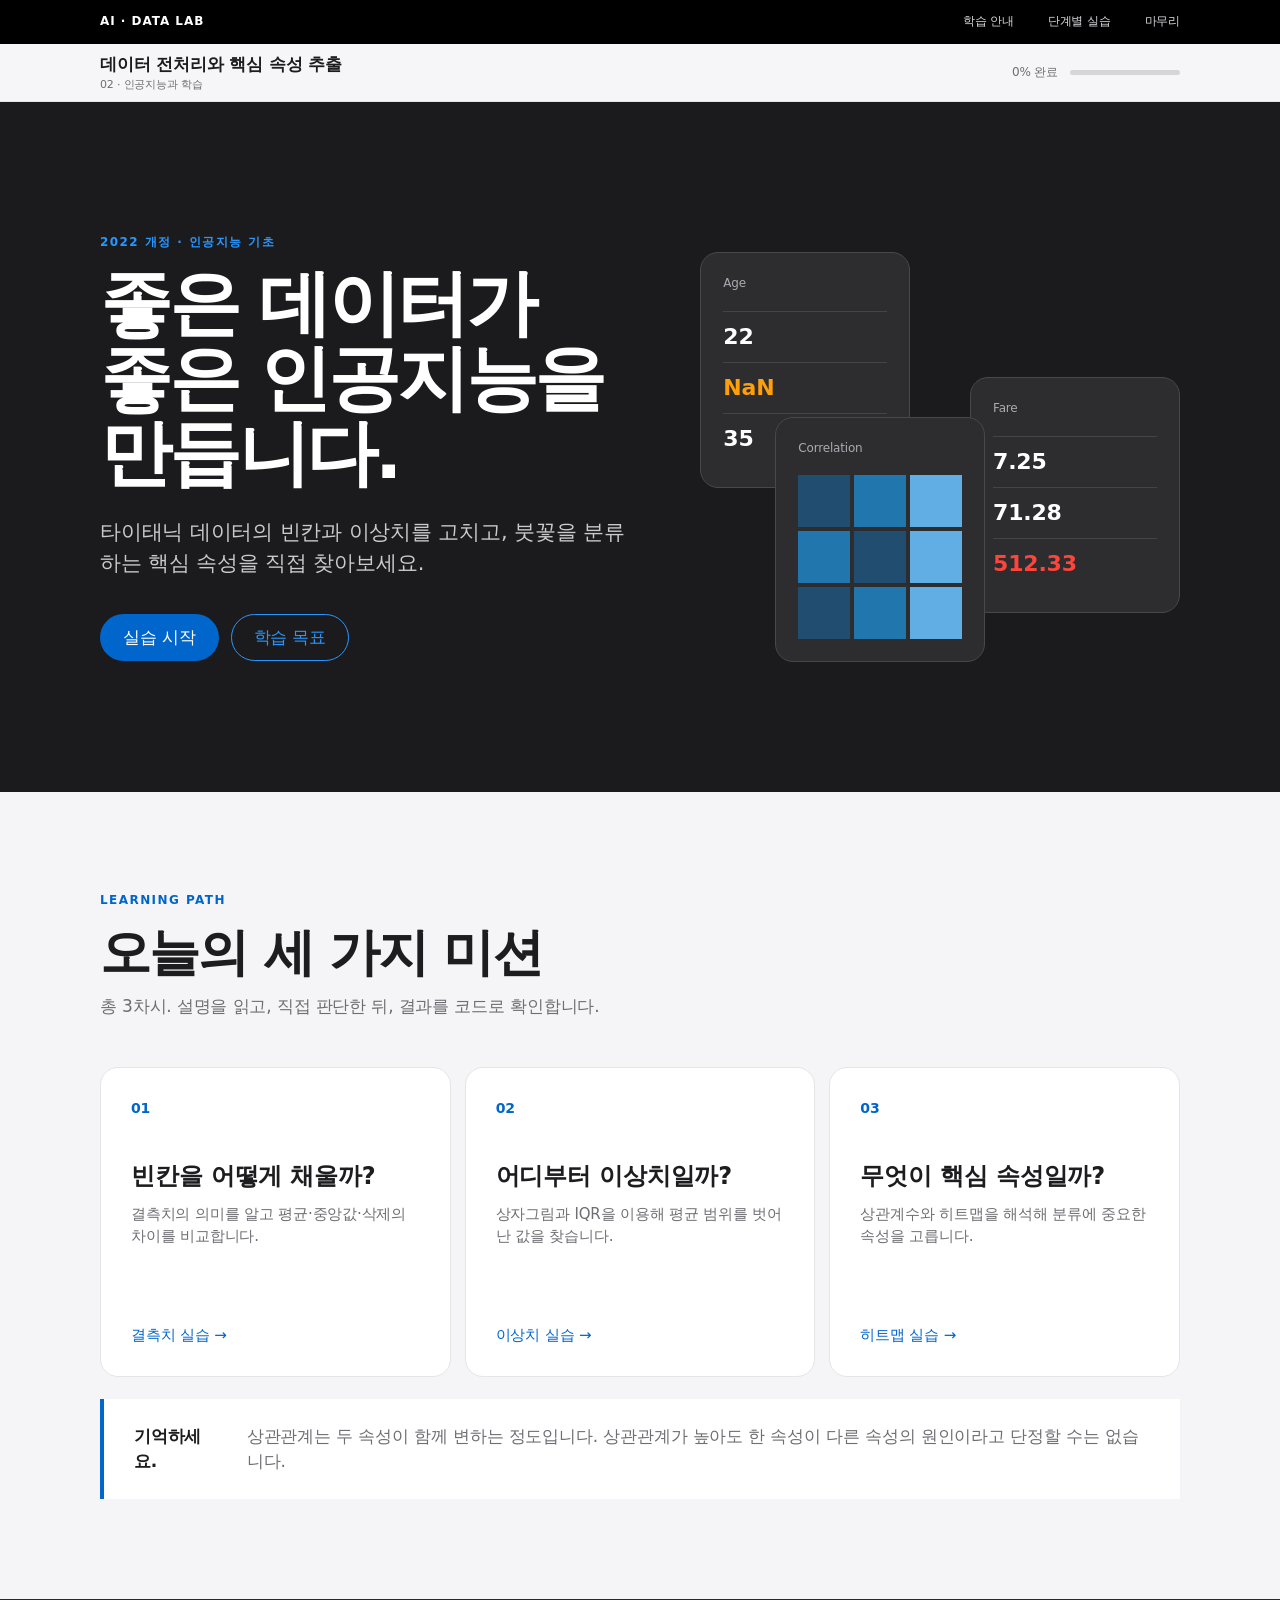
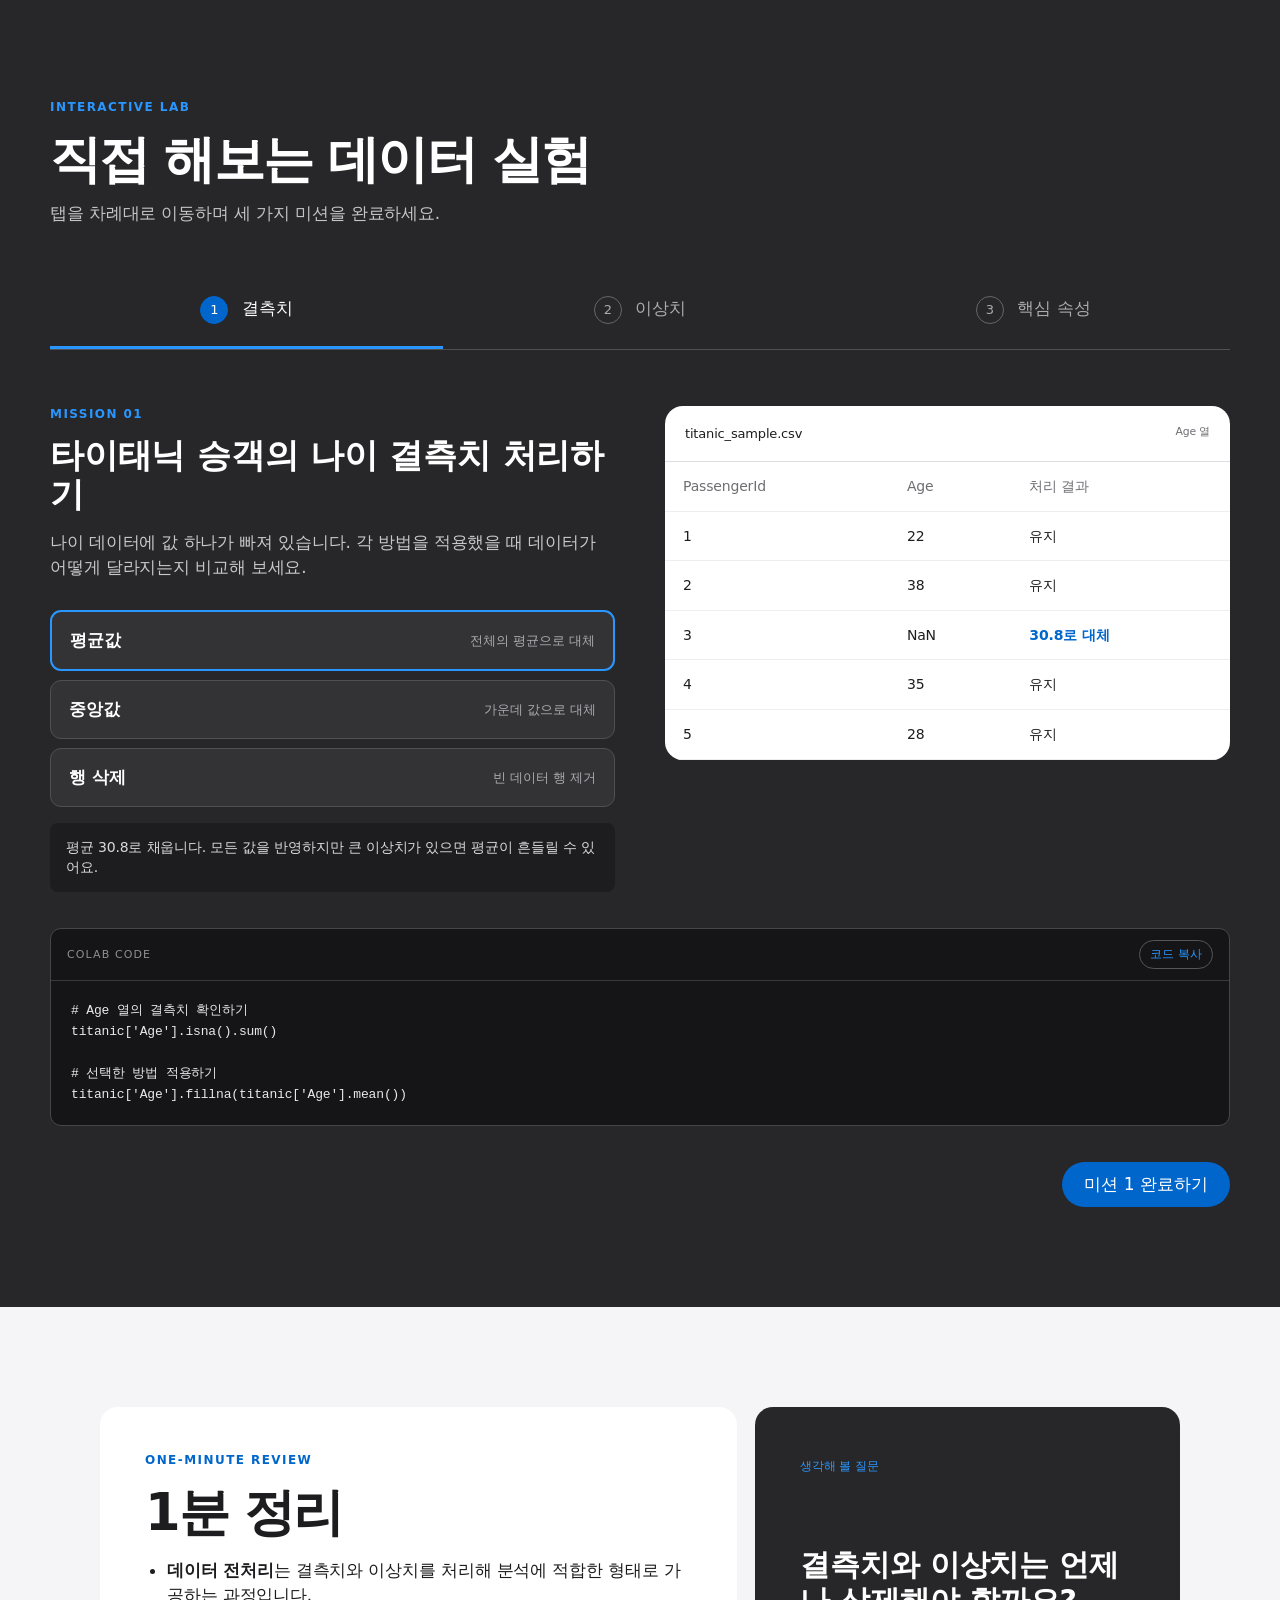
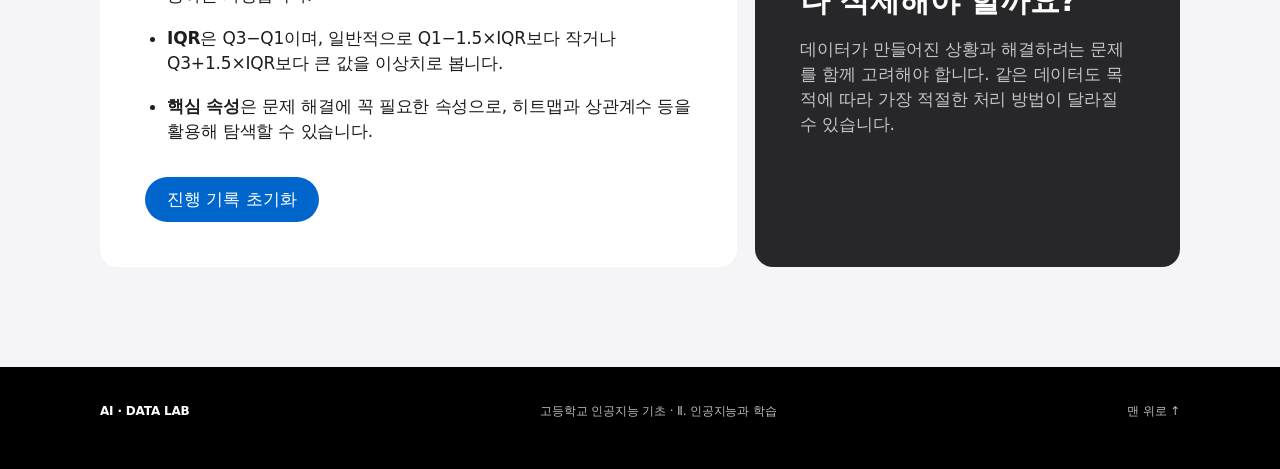
==== index.html @ 34dd316b "데이터 전처리 실습 사이트 제작" ====
<!doctype html>
<html lang="ko">
  <head>
    <meta charset="UTF-8" />
    <meta name="viewport" content="width=device-width, initial-scale=1.0" />
    <meta name="description" content="고등학교 인공지능 기초 2단원 데이터 전처리와 핵심 속성 추출 실습 도우미" />
    <meta name="theme-color" content="#000000" />
    <title>데이터 실험실 | 인공지능 기초</title>
    <link rel="stylesheet" href="styles.css" />
    <script src="app.js" defer></script>
  </head>
  <body>
    <a class="skip-link" href="#lesson">실습으로 바로가기</a>
    <header class="global-nav">
      <a class="wordmark" href="#top" aria-label="데이터 실험실 처음으로">AI · DATA LAB</a>
      <nav aria-label="주요 메뉴">
        <a href="#overview">학습 안내</a><a href="#lesson">단계별 실습</a><a href="#check">마무리</a>
      </nav>
    </header>
    <div class="sub-nav">
      <a href="#top"><strong>데이터 전처리와 핵심 속성 추출</strong><span>02 · 인공지능과 학습</span></a>
      <div class="progress-wrap" aria-label="학습 진행률"><span id="progressText">0% 완료</span><div class="progress-track"><i id="progressBar"></i></div></div>
    </div>

    <main id="top">
      <section class="hero dark-section">
        <div class="hero-copy">
          <p class="eyebrow">2022 개정 · 인공지능 기초</p>
          <h1>좋은 데이터가<br />좋은 인공지능을 만듭니다.</h1>
          <p>타이태닉 데이터의 빈칸과 이상치를 고치고, 붓꽃을 분류하는 핵심 속성을 직접 찾아보세요.</p>
          <div class="hero-actions"><a class="button primary" href="#lesson">실습 시작</a><a class="button ghost" href="#overview">학습 목표</a></div>
        </div>
        <div class="data-art" aria-hidden="true">
          <div class="data-card card-a"><small>Age</small><b>22</b><b class="missing">NaN</b><b>35</b></div>
          <div class="data-card card-b"><small>Fare</small><b>7.25</b><b>71.28</b><b class="outlier">512.33</b></div>
          <div class="data-card card-c"><small>Correlation</small><div class="mini-heatmap"><i></i><i></i><i></i><i></i><i></i><i></i><i></i><i></i><i></i></div></div>
        </div>
      </section>

      <section class="overview light-section" id="overview">
        <div class="section-title"><p class="eyebrow blue">LEARNING PATH</p><h2>오늘의 세 가지 미션</h2><p>총 3차시. 설명을 읽고, 직접 판단한 뒤, 결과를 코드로 확인합니다.</p></div>
        <div class="mission-grid">
          <article><span>01</span><h3>빈칸을 어떻게 채울까?</h3><p>결측치의 의미를 알고 평균·중앙값·삭제의 차이를 비교합니다.</p><a href="#lesson" data-open-tab="missing">결측치 실습 →</a></article>
          <article><span>02</span><h3>어디부터 이상치일까?</h3><p>상자그림과 IQR을 이용해 평균 범위를 벗어난 값을 찾습니다.</p><a href="#lesson" data-open-tab="outlier">이상치 실습 →</a></article>
          <article><span>03</span><h3>무엇이 핵심 속성일까?</h3><p>상관계수와 히트맵을 해석해 분류에 중요한 속성을 고릅니다.</p><a href="#lesson" data-open-tab="feature">히트맵 실습 →</a></article>
        </div>
        <aside class="concept-note"><strong>기억하세요.</strong><p>상관관계는 두 속성이 함께 변하는 정도입니다. 상관관계가 높아도 한 속성이 다른 속성의 원인이라고 단정할 수는 없습니다.</p></aside>
      </section>

      <section class="lab-section" id="lesson">
        <div class="section-title inverse"><p class="eyebrow">INTERACTIVE LAB</p><h2>직접 해보는 데이터 실험</h2><p>탭을 차례대로 이동하며 세 가지 미션을 완료하세요.</p></div>
        <div class="tabs" role="tablist" aria-label="실습 선택">
          <button role="tab" aria-selected="true" aria-controls="panel-missing" id="tab-missing" data-tab="missing"><i>1</i> 결측치</button>
          <button role="tab" aria-selected="false" aria-controls="panel-outlier" id="tab-outlier" data-tab="outlier"><i>2</i> 이상치</button>
          <button role="tab" aria-selected="false" aria-controls="panel-feature" id="tab-feature" data-tab="feature"><i>3</i> 핵심 속성</button>
        </div>

        <div class="lab-panel active" id="panel-missing" role="tabpanel" aria-labelledby="tab-missing">
          <div class="lab-copy"><p class="step-label">MISSION 01</p><h3>타이태닉 승객의 나이 결측치 처리하기</h3><p>나이 데이터에 값 하나가 빠져 있습니다. 각 방법을 적용했을 때 데이터가 어떻게 달라지는지 비교해 보세요.</p>
            <div class="choice-group" aria-label="결측치 처리 방법">
              <button class="choice active" data-fill="mean"><b>평균값</b><span>전체의 평균으로 대체</span></button>
              <button class="choice" data-fill="median"><b>중앙값</b><span>가운데 값으로 대체</span></button>
              <button class="choice" data-fill="drop"><b>행 삭제</b><span>빈 데이터 행 제거</span></button>
            </div>
            <div class="result-callout" id="missingResult" aria-live="polite"></div>
          </div>
          <div class="lab-visual">
            <div class="table-title"><span>titanic_sample.csv</span><small>Age 열</small></div>
            <table><thead><tr><th>PassengerId</th><th>Age</th><th>처리 결과</th></tr></thead><tbody id="missingTable"></tbody></table>
          </div>
          <div class="code-card"><div><span>COLAB CODE</span><button class="copy-button" data-copy="missingCode">코드 복사</button></div><pre><code id="missingCode"># Age 열의 결측치 확인하기
titanic['Age'].isna().sum()

# 평균값으로 결측치 대체하기
titanic['Age'].fillna(titanic['Age'].mean())</code></pre></div>
          <button class="complete-button" data-complete="missing">미션 1 완료하기</button>
        </div>

        <div class="lab-panel" id="panel-outlier" role="tabpanel" aria-labelledby="tab-outlier" hidden>
          <div class="lab-copy"><p class="step-label">MISSION 02</p><h3>IQR로 승선 요금 이상치 찾기</h3><p>Q1은 1사분위수, Q3은 3사분위수입니다. 아래 기준을 보고 이상치라고 생각하는 값을 모두 선택하세요.</p>
            <div class="formula"><span>하한 = Q1 − 1.5 × IQR</span><span>상한 = Q3 + 1.5 × IQR</span></div>
            <p class="threshold">이 표본의 Q1 = 10, Q3 = 30, IQR = 20 → <b>정상 범위: -20 ~ 60</b></p>
            <div class="fare-options" id="fareOptions" aria-label="승선 요금 선택"></div>
            <button class="check-button" id="checkOutliers">선택 확인</button><p class="feedback" id="outlierFeedback" aria-live="polite"></p>
          </div>
          <div class="lab-visual boxplot-wrap"><div class="axis"><span>0</span><span>30</span><span>60</span><span>90</span><span>120</span></div><div class="boxplot"><i class="whisker"></i><i class="box"></i><i class="median"></i><i class="dot dot-1"></i><i class="dot dot-2"></i></div><p>Fare(승선 요금) 상자그림</p></div>
          <div class="code-card"><div><span>COLAB CODE</span><button class="copy-button" data-copy="outlierCode">코드 복사</button></div><pre><code id="outlierCode">q1 = titanic['Fare'].quantile(0.25)
q3 = titanic['Fare'].quantile(0.75)
iqr = q3 - q1
lower = q1 - 1.5 * iqr
upper = q3 + 1.5 * iqr
titanic[(titanic['Fare'] &lt; lower) | (titanic['Fare'] &gt; upper)]</code></pre></div>
          <button class="complete-button" data-complete="outlier" disabled>먼저 정답을 확인하세요</button>
        </div>

        <div class="lab-panel" id="panel-feature" role="tabpanel" aria-labelledby="tab-feature" hidden>
          <div class="lab-copy"><p class="step-label">MISSION 03</p><h3>붓꽃 품종을 설명하는 핵심 속성 찾기</h3><p>Species와의 상관계수 절댓값이 큰 속성일수록 품종 분류와 관련이 깊습니다. 히트맵의 마지막 행을 살펴보고 핵심 속성 두 개를 선택하세요.</p>
            <div class="feature-options" id="featureOptions"></div>
            <button class="check-button" id="checkFeatures">선택 확인</button><p class="feedback" id="featureFeedback" aria-live="polite"></p>
          </div>
          <div class="lab-visual heatmap-wrap"><div class="heatmap" id="heatmap" role="img" aria-label="붓꽃 데이터 속성 간 상관계수 히트맵"></div><p>색이 밝을수록 양의 상관관계가 강합니다.</p></div>
          <div class="code-card"><div><span>COLAB CODE</span><button class="copy-button" data-copy="featureCode">코드 복사</button></div><pre><code id="featureCode">import seaborn as sns
import matplotlib.pyplot as plt

correlation = iris.corr(numeric_only=True)
sns.heatmap(correlation, annot=True, cmap='viridis')
plt.show()</code></pre></div>
          <button class="complete-button" data-complete="feature" disabled>먼저 정답을 확인하세요</button>
        </div>
      </section>

      <section class="finish light-section" id="check">
        <div class="finish-card"><p class="eyebrow blue">ONE-MINUTE REVIEW</p><h2>1분 정리</h2><ul><li><b>데이터 전처리</b>는 결측치와 이상치를 처리해 분석에 적합한 형태로 가공하는 과정입니다.</li><li><b>IQR</b>은 Q3−Q1이며, 일반적으로 Q1−1.5×IQR보다 작거나 Q3+1.5×IQR보다 큰 값을 이상치로 봅니다.</li><li><b>핵심 속성</b>은 문제 해결에 꼭 필요한 속성으로, 히트맵과 상관계수 등을 활용해 탐색할 수 있습니다.</li></ul><button class="button primary" id="resetProgress">진행 기록 초기화</button></div>
        <div class="teacher-note"><span>생각해 볼 질문</span><h3>결측치와 이상치는 언제나 삭제해야 할까요?</h3><p>데이터가 만들어진 상황과 해결하려는 문제를 함께 고려해야 합니다. 같은 데이터도 목적에 따라 가장 적절한 처리 방법이 달라질 수 있습니다.</p></div>
      </section>
    </main>
    <footer><strong>AI · DATA LAB</strong><p>고등학교 인공지능 기초 · Ⅱ. 인공지능과 학습</p><a href="#top">맨 위로 ↑</a></footer>
    <div class="toast" id="toast" role="status" aria-live="polite"></div>
  </body>
</html>
---- styles.css ----
:root{--blue:#0066cc;--blue-dark:#2997ff;--ink:#1d1d1f;--muted:#6e6e73;--paper:#f5f5f7;--white:#fff;--dark:#272729;--dark2:#1b1b1d;--line:#dedee2;--good:#18794e;--bad:#b42318}*{box-sizing:border-box}html{scroll-behavior:smooth}body{margin:0;color:var(--ink);background:var(--white);font-family:system-ui,-apple-system,BlinkMacSystemFont,"Segoe UI","Noto Sans KR",sans-serif;font-size:17px;line-height:1.47;letter-spacing:-.01em}button,a{font:inherit}button{cursor:pointer}a{color:inherit;text-decoration:none}.skip-link{position:fixed;top:-5rem;left:1rem;z-index:100;padding:10px 18px;color:#fff;background:var(--blue);border-radius:999px}.skip-link:focus{top:1rem}.global-nav{height:44px;padding:0 max(24px,calc((100vw - 1080px)/2));display:flex;align-items:center;justify-content:space-between;color:#fff;background:#000;font-size:12px}.wordmark{font-weight:600;letter-spacing:.08em}.global-nav nav{display:flex;gap:34px;color:#d8d8dc}.global-nav a:hover,.global-nav a:focus-visible{color:#fff}.sub-nav{position:sticky;top:0;z-index:20;min-height:58px;padding:8px max(24px,calc((100vw - 1080px)/2));display:flex;align-items:center;justify-content:space-between;background:rgba(245,245,247,.86);border-bottom:1px solid rgba(0,0,0,.08);backdrop-filter:saturate(180%) blur(20px)}.sub-nav a strong,.sub-nav a span{display:block}.sub-nav a strong{font-size:17px}.sub-nav a span{color:var(--muted);font-size:11px}.progress-wrap{display:flex;align-items:center;gap:12px;color:var(--muted);font-size:12px}.progress-track{width:110px;height:5px;overflow:hidden;background:#d6d6da;border-radius:999px}.progress-track i{width:0;height:100%;display:block;background:var(--blue);transition:width .3s}.dark-section{color:#fff;background:var(--dark2)}.hero{min-height:690px;padding:90px max(28px,calc((100vw - 1080px)/2));display:grid;grid-template-columns:1.05fr .95fr;align-items:center;gap:70px}.eyebrow{margin:0 0 15px;color:var(--blue-dark);font-size:12px;font-weight:600;letter-spacing:.12em}.eyebrow.blue{color:var(--blue)}h1,h2,h3,p{margin-top:0}h1{margin-bottom:26px;font-size:clamp(42px,6vw,72px);font-weight:600;line-height:1.04;letter-spacing:-.045em}.hero-copy>p:not(.eyebrow){max-width:620px;color:#c9c9ce;font-size:21px;line-height:1.5}.hero-actions{margin-top:34px;display:flex;gap:12px}.button{min-height:44px;padding:10px 22px;display:inline-flex;align-items:center;justify-content:center;border:1px solid transparent;border-radius:9999px}.button.primary{color:#fff;background:var(--blue)}.button.ghost{color:var(--blue-dark);border-color:var(--blue-dark)}.button:active,.check-button:active,.complete-button:active{transform:scale(.95)}.data-art{height:430px;position:relative}.data-card{position:absolute;width:210px;padding:22px;background:#2d2d30;border:1px solid #48484c;border-radius:18px}.data-card small{display:block;margin-bottom:18px;color:#aaaab0;font-size:12px}.data-card b{padding:9px 0;display:block;border-top:1px solid #444448;font-size:22px}.data-card .missing{color:#ff9f0a}.data-card .outlier{color:#ff453a}.card-a{left:0;top:20px}.card-b{right:0;top:145px}.card-c{left:75px;bottom:0}.mini-heatmap{display:grid;grid-template-columns:repeat(3,1fr);gap:4px}.mini-heatmap i{aspect-ratio:1;background:#214d70}.mini-heatmap i:nth-child(2n){background:#2176ae}.mini-heatmap i:nth-child(3n){background:#60aee3}.light-section{padding:100px max(28px,calc((100vw - 1080px)/2));background:var(--paper)}.section-title{max-width:720px;margin-bottom:48px}.section-title h2,.finish h2{margin-bottom:14px;font-size:clamp(36px,4vw,52px);line-height:1.08;letter-spacing:-.035em}.section-title>p:last-child{color:var(--muted)}.mission-grid{display:grid;grid-template-columns:repeat(3,1fr);gap:14px}.mission-grid article{min-height:310px;padding:30px;display:flex;flex-direction:column;background:#fff;border:1px solid #e5e5e8;border-radius:18px}.mission-grid article>span{color:var(--blue);font-size:14px;font-weight:600}.mission-grid h3{margin:42px 0 12px;font-size:24px;line-height:1.25}.mission-grid p{color:var(--muted);font-size:15px}.mission-grid a{margin-top:auto;color:var(--blue);font-size:15px}.concept-note{margin-top:22px;padding:25px 30px;display:flex;gap:25px;background:#fff;border-left:4px solid var(--blue)}.concept-note p{margin:0;color:var(--muted)}.lab-section{padding:100px max(28px,calc((100vw - 1180px)/2));color:#fff;background:var(--dark)}.inverse>p:last-child{color:#c4c4c8}.tabs{margin-bottom:0;display:grid;grid-template-columns:repeat(3,1fr);border-bottom:1px solid #505054}.tabs button{padding:22px;color:#aaaab0;background:transparent;border:0;border-bottom:3px solid transparent}.tabs button i{width:28px;height:28px;margin-right:8px;display:inline-grid;place-items:center;border:1px solid #66666a;border-radius:50%;font-style:normal;font-size:13px}.tabs button[aria-selected=true]{color:#fff;border-color:var(--blue-dark)}.tabs button[aria-selected=true] i{background:var(--blue);border-color:var(--blue)}.lab-panel{padding:56px 0 0;display:grid;grid-template-columns:1fr 1fr;gap:36px 50px}.lab-panel[hidden]{display:none}.step-label{color:var(--blue-dark);font-size:12px;font-weight:600;letter-spacing:.12em}.lab-copy h3{margin-bottom:16px;font-size:34px;line-height:1.15}.lab-copy>p:not(.step-label):not(.feedback):not(.threshold){color:#c7c7cc}.choice-group{margin-top:30px;display:grid;gap:9px}.choice{padding:16px 18px;display:flex;align-items:center;justify-content:space-between;text-align:left;color:#fff;background:#333336;border:1px solid #505054;border-radius:11px}.choice span{color:#aaaab0;font-size:13px}.choice.active{border:2px solid var(--blue-dark)}.result-callout,.feedback{min-height:56px;margin-top:16px;padding:14px 16px;color:#d9d9de;background:#1d1d1f;border-radius:8px;font-size:14px}.lab-visual{align-self:start;overflow:hidden;color:var(--ink);background:#fff;border-radius:18px}.table-title{padding:18px 20px;display:flex;justify-content:space-between;border-bottom:1px solid var(--line);font-size:13px}.table-title small{color:var(--muted)}table{width:100%;border-collapse:collapse;font-size:14px}th,td{padding:14px 18px;text-align:left;border-bottom:1px solid #eeeef0}th{color:var(--muted);font-weight:500}td.changed{color:var(--blue);font-weight:600}td.removed{color:var(--bad);text-decoration:line-through}.code-card{grid-column:1/-1;overflow:hidden;background:#151517;border:1px solid #46464a;border-radius:11px}.code-card>div{padding:11px 16px;display:flex;align-items:center;justify-content:space-between;border-bottom:1px solid #3a3a3d}.code-card span{color:#8e8e93;font-size:11px;letter-spacing:.1em}.copy-button{padding:5px 10px;color:var(--blue-dark);background:transparent;border:1px solid #55555a;border-radius:999px;font-size:12px}.code-card pre{margin:0;padding:20px;overflow:auto;color:#e8e8ed;font-size:13px;line-height:1.6}.complete-button{grid-column:1/-1;justify-self:end;min-height:44px;padding:10px 22px;color:#fff;background:var(--blue);border:0;border-radius:999px}.complete-button[disabled]{color:#8e8e93;background:#3a3a3c;cursor:not-allowed}.formula{margin:24px 0 12px;display:grid;grid-template-columns:1fr 1fr;gap:8px}.formula span{padding:13px;background:#333336;border-radius:8px;font-size:13px}.threshold{color:#d2d2d7;font-size:14px}.fare-options,.feature-options{display:flex;flex-wrap:wrap;gap:9px}.fare-options button,.feature-options button{min-height:42px;padding:9px 14px;color:#fff;background:#333336;border:1px solid #55555a;border-radius:999px}.fare-options button.selected,.feature-options button.selected{background:var(--blue);border-color:var(--blue)}.check-button{margin-top:18px;padding:10px 18px;color:var(--blue-dark);background:transparent;border:1px solid var(--blue-dark);border-radius:999px}.feedback.success{color:#6ee7a8}.feedback.error{color:#ff8a80}.boxplot-wrap{padding:80px 36px 35px}.axis{display:flex;justify-content:space-between;color:var(--muted);font-size:12px}.boxplot{height:110px;position:relative;border-bottom:1px solid #ccc}.whisker{position:absolute;left:8%;right:50%;top:52px;border-top:2px solid var(--ink)}.box{position:absolute;left:10%;width:15%;height:48px;top:29px;border:2px solid var(--ink);background:#d9ecff}.median{position:absolute;left:17%;height:48px;top:29px;border-left:3px solid var(--blue)}.dot{position:absolute;width:10px;height:10px;top:48px;background:var(--bad);border-radius:50%}.dot-1{left:70%}.dot-2{left:95%}.boxplot-wrap p,.heatmap-wrap>p{margin:20px 0 0;color:var(--muted);text-align:center;font-size:13px}.heatmap-wrap{padding:24px}.heatmap{display:grid;grid-template-columns:96px repeat(5,1fr);gap:3px}.heat-cell{min-width:0;aspect-ratio:1;display:grid;place-items:center;color:#fff;font-size:11px}.heat-label{display:flex;align-items:center;justify-content:flex-end;padding-right:8px;color:var(--muted);font-size:10px;line-height:1.1;text-align:right}.finish{display:grid;grid-template-columns:1.2fr .8fr;gap:18px}.finish-card,.teacher-note{padding:45px;background:#fff;border-radius:18px}.finish-card ul{padding-left:22px}.finish-card li{margin:18px 0}.finish-card .button{margin-top:15px;border:0}.teacher-note{color:#fff;background:var(--dark)}.teacher-note span{color:var(--blue-dark);font-size:12px}.teacher-note h3{margin:70px 0 18px;font-size:30px;line-height:1.2}.teacher-note p{color:#c4c4c8}footer{padding:36px max(28px,calc((100vw - 1080px)/2));display:flex;justify-content:space-between;gap:20px;color:#bbb;background:#000;font-size:12px}footer strong{color:#fff}.toast{position:fixed;left:50%;bottom:28px;z-index:50;padding:11px 18px;color:#fff;background:#1d1d1f;border-radius:999px;opacity:0;pointer-events:none;transform:translate(-50%,16px);transition:.2s}.toast.show{opacity:1;transform:translate(-50%,0)}:focus-visible{outline:2px solid var(--blue-dark);outline-offset:3px}@media(max-width:850px){.global-nav nav{display:none}.hero{grid-template-columns:1fr;padding-top:70px}.data-art{height:360px}.mission-grid{grid-template-columns:1fr}.mission-grid article{min-height:230px}.mission-grid h3{margin-top:28px}.lab-panel,.finish{grid-template-columns:1fr}.code-card,.complete-button{grid-column:1}.lab-visual{order:2}.code-card{order:3}.complete-button{order:4}.concept-note{display:block}.concept-note strong{display:block;margin-bottom:8px}}@media(max-width:560px){body{font-size:16px}.sub-nav{align-items:flex-start}.sub-nav a span,.progress-wrap>span{display:none}.progress-track{width:80px;margin-top:10px}.hero,.light-section,.lab-section{padding-left:20px;padding-right:20px}.hero{min-height:700px;overflow:hidden}.data-card{width:175px;padding:16px}.card-c{left:20px}.tabs button{padding:16px 5px;font-size:13px}.tabs button i{display:none}.lab-copy h3{font-size:28px}.formula{grid-template-columns:1fr}.choice{align-items:flex-start;flex-direction:column;gap:3px}.heatmap{grid-template-columns:70px repeat(5,1fr)}.heat-cell{font-size:9px}.finish-card,.teacher-note{padding:30px 22px}footer{flex-direction:column}}@media(prefers-reduced-motion:reduce){html{scroll-behavior:auto}*{transition:none!important}}
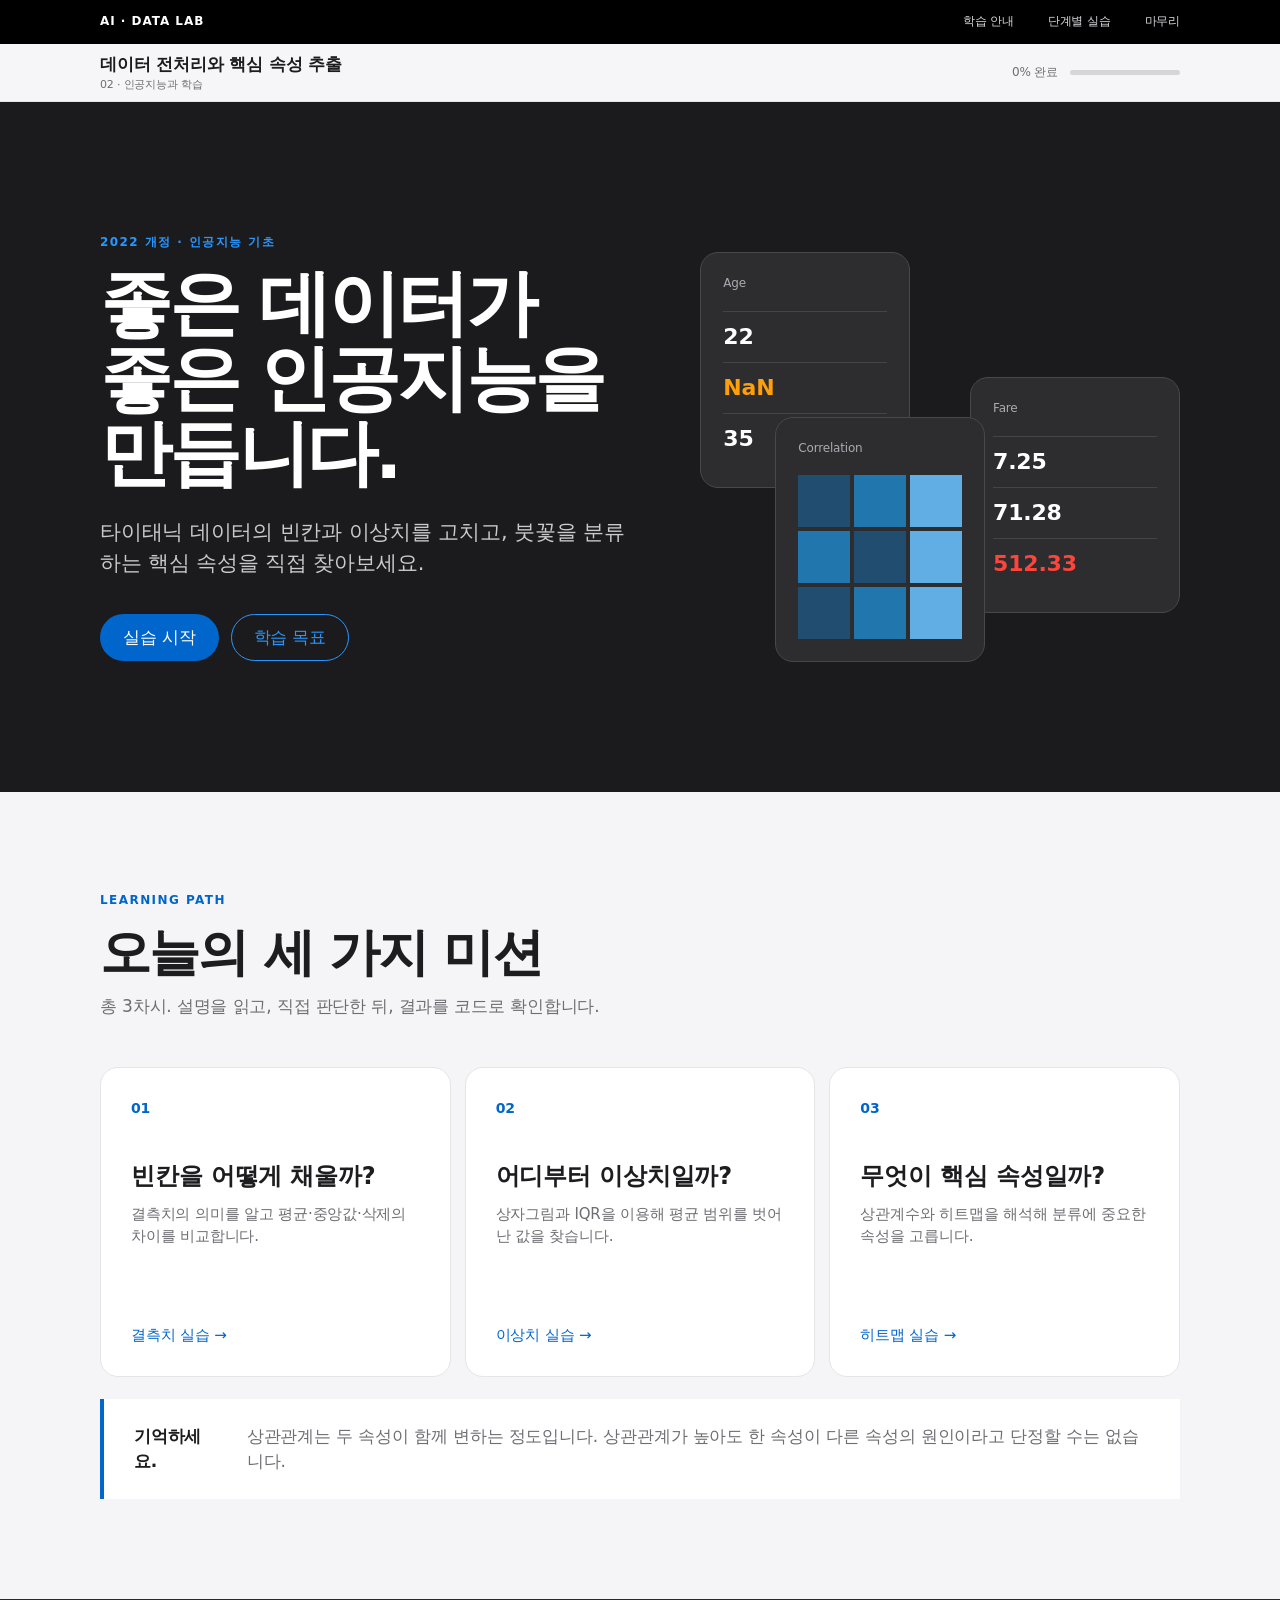
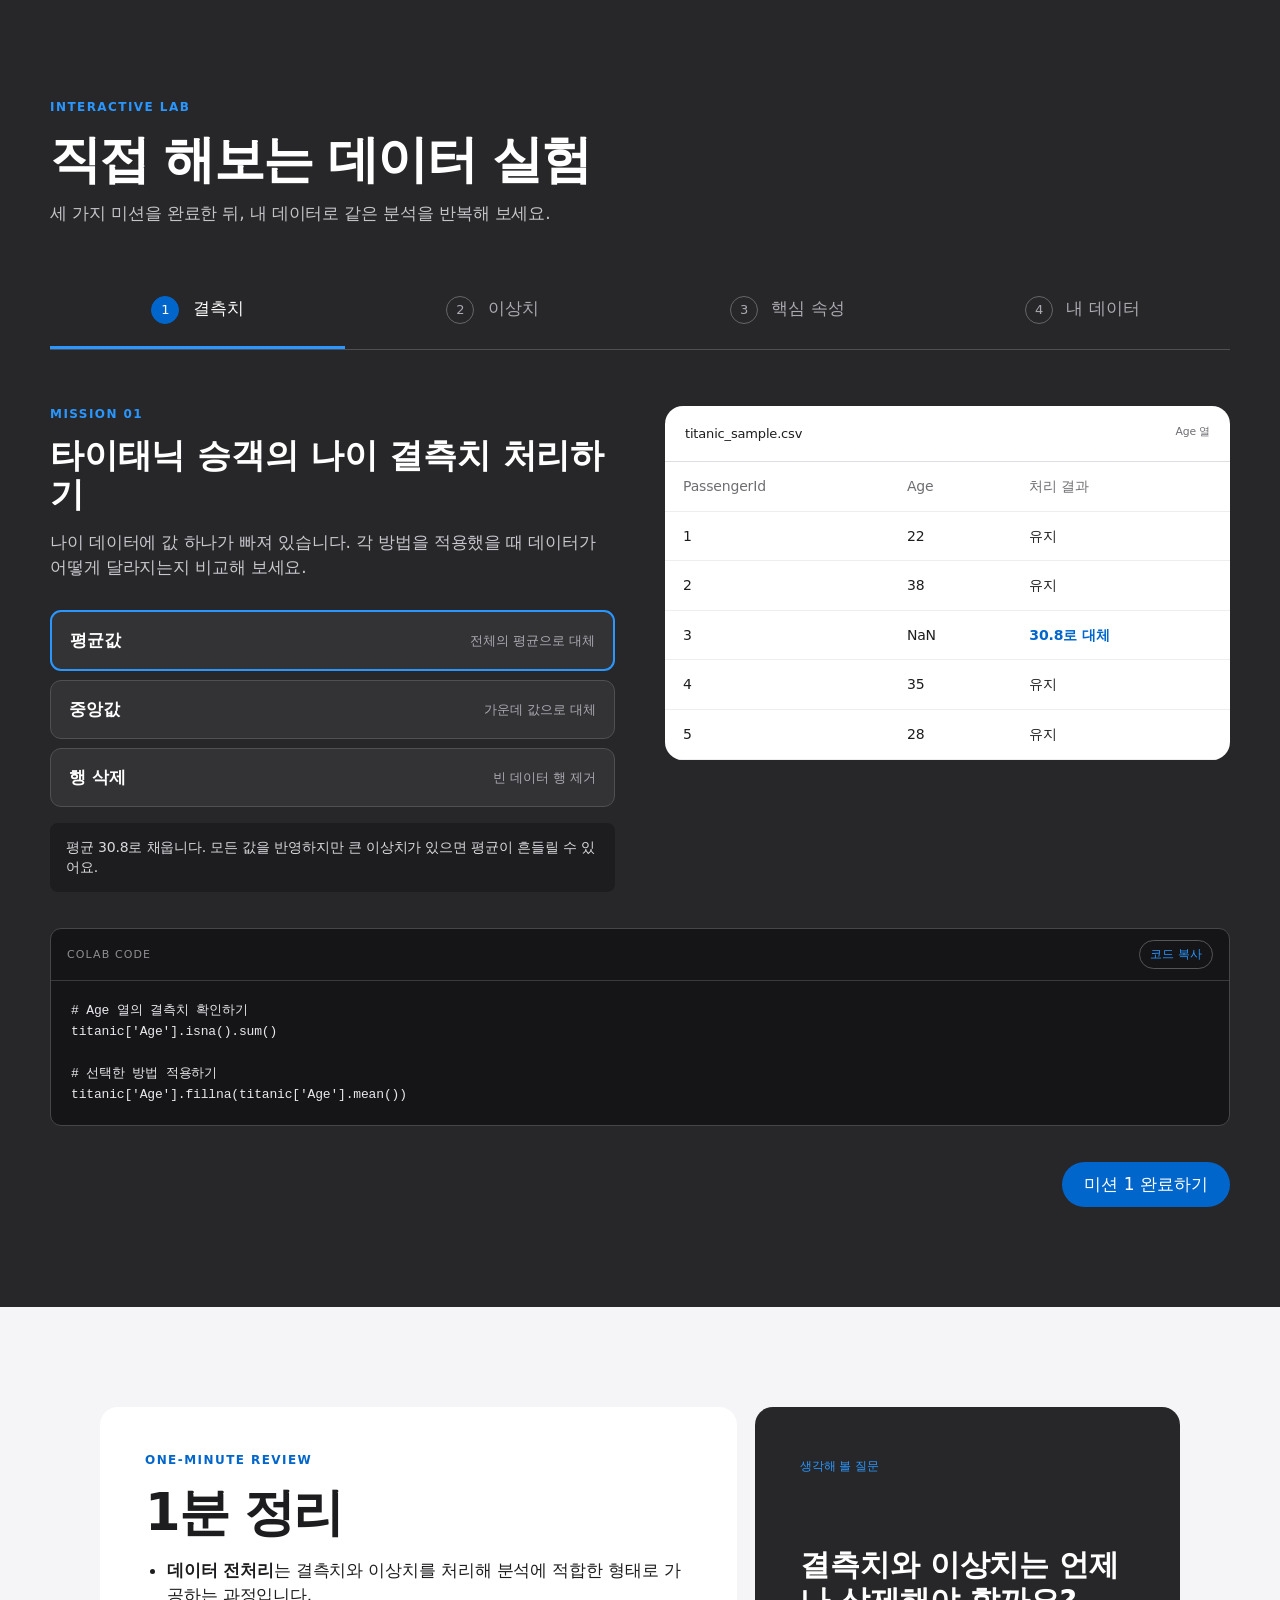
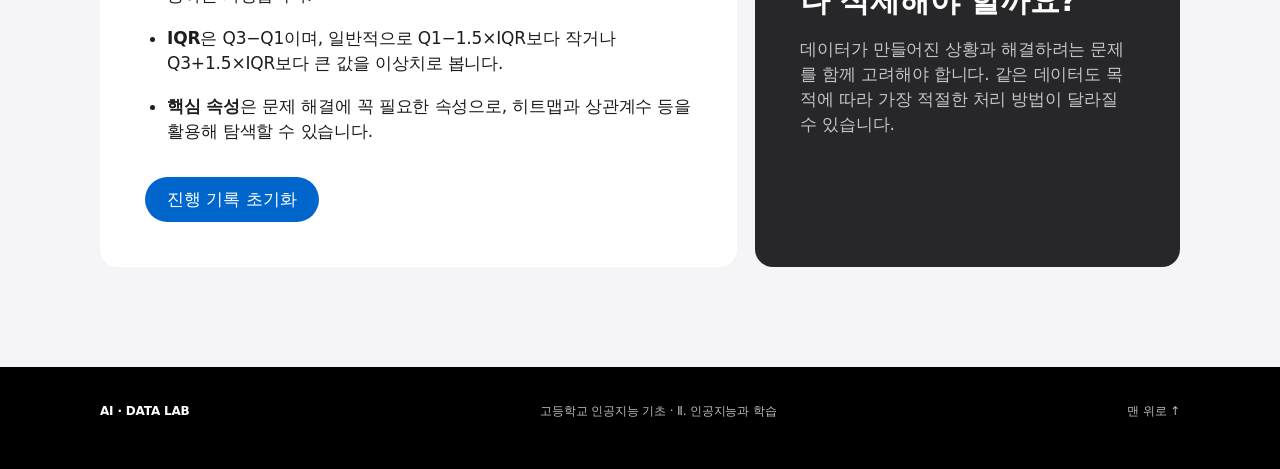
==== commit 553102ae: "학생 CSV 데이터 분석 실습 추가" ====
--- a/index.html
+++ b/index.html
@@ -7,7 +7,9 @@
     <meta name="theme-color" content="#000000" />
     <title>데이터 실험실 | 인공지능 기초</title>
     <link rel="stylesheet" href="styles.css" />
+    <link rel="stylesheet" href="upload.css" />
     <script src="app.js" defer></script>
+    <script src="upload.js" defer></script>
   </head>
   <body>
     <a class="skip-link" href="#lesson">실습으로 바로가기</a>
@@ -48,11 +50,12 @@
       </section>
 
       <section class="lab-section" id="lesson">
-        <div class="section-title inverse"><p class="eyebrow">INTERACTIVE LAB</p><h2>직접 해보는 데이터 실험</h2><p>탭을 차례대로 이동하며 세 가지 미션을 완료하세요.</p></div>
+        <div class="section-title inverse"><p class="eyebrow">INTERACTIVE LAB</p><h2>직접 해보는 데이터 실험</h2><p>세 가지 미션을 완료한 뒤, 내 데이터로 같은 분석을 반복해 보세요.</p></div>
         <div class="tabs" role="tablist" aria-label="실습 선택">
           <button role="tab" aria-selected="true" aria-controls="panel-missing" id="tab-missing" data-tab="missing"><i>1</i> 결측치</button>
           <button role="tab" aria-selected="false" aria-controls="panel-outlier" id="tab-outlier" data-tab="outlier"><i>2</i> 이상치</button>
           <button role="tab" aria-selected="false" aria-controls="panel-feature" id="tab-feature" data-tab="feature"><i>3</i> 핵심 속성</button>
+          <button role="tab" aria-selected="false" aria-controls="panel-upload" id="tab-upload" data-tab="upload"><i>4</i> 내 데이터</button>
         </div>
 
         <div class="lab-panel active" id="panel-missing" role="tabpanel" aria-labelledby="tab-missing">
@@ -107,6 +110,27 @@
 plt.show()</code></pre></div>
           <button class="complete-button" data-complete="feature" disabled>먼저 정답을 확인하세요</button>
         </div>
+
+        <div class="lab-panel upload-panel" id="panel-upload" role="tabpanel" aria-labelledby="tab-upload" hidden>
+          <div class="lab-copy"><p class="step-label">MY DATA LAB</p><h3>내 CSV 데이터 분석하기</h3><p>CSV 파일을 선택하면 서버 전송 없이 이 브라우저에서만 분석합니다. 첫 행에는 속성명이 있어야 합니다.</p>
+            <label class="upload-box" for="csvFile"><strong>CSV 파일 선택</strong><span>UTF-8 · 최대 2MB · 개인정보 포함 금지</span><input id="csvFile" type="file" accept=".csv,text/csv" /></label><p class="privacy-note">파일 내용은 저장되거나 외부로 전송되지 않습니다.</p>
+          </div>
+          <div class="lab-visual upload-overview" id="uploadWelcome"><b>분석할 파일을 기다리고 있어요.</b><p>파일을 선택하면 행·열 개수와 앞부분 10행이 표시됩니다.</p></div>
+          <div class="upload-workspace" id="uploadWorkspace" hidden>
+            <div class="file-summary" id="fileSummary"></div>
+            <div class="preview-card"><div class="table-title"><span id="uploadedFileName">data.csv</span><small>앞부분 최대 10행</small></div><div class="table-scroll"><table><thead id="uploadTableHead"></thead><tbody id="uploadTableBody"></tbody></table></div></div>
+            <div class="analysis-controls">
+              <label>분석할 숫자 속성<select id="columnSelect"></select></label>
+              <label>결측치 처리<select id="missingStrategy"><option value="none">처리하지 않음</option><option value="mean">평균값으로 대체</option><option value="median">중앙값으로 대체</option><option value="drop">결측 행 삭제</option></select></label>
+              <button class="check-button" id="analyzeFile">선택한 속성 분석</button>
+            </div>
+            <div class="analysis-results" id="analysisResults" aria-live="polite"></div>
+            <div class="correlation-controls"><div><span class="step-label">BONUS</span><h4>두 숫자 속성의 상관관계</h4></div><label>첫 번째 속성<select id="correlationX"></select></label><label>두 번째 속성<select id="correlationY"></select></label><button class="check-button" id="analyzeCorrelation">상관계수 확인</button></div>
+            <div class="correlation-result" id="correlationResult" aria-live="polite"></div>
+            <div class="download-row"><p>선택한 결측치 처리 방법이 적용된 데이터를 CSV로 받을 수 있습니다.</p><button class="button primary" id="downloadCsv">처리된 CSV 내려받기</button></div>
+          </div>
+          <p class="feedback upload-feedback" id="uploadFeedback" aria-live="polite"></p>
+        </div>
       </section>
 
       <section class="finish light-section" id="check">
--- a/upload.css
+++ b/upload.css
@@ -0,0 +1,7 @@
+.tabs{grid-template-columns:repeat(4,1fr)}
+.upload-box{min-height:150px;margin-top:24px;padding:26px;display:flex;align-items:center;justify-content:center;flex-direction:column;gap:7px;color:#fff;background:#333336;border:1px dashed #77777c;border-radius:18px;text-align:center}
+.upload-box:hover,.upload-box:focus-within{border-color:var(--blue-dark);background:#38383b}.upload-box span,.privacy-note{color:#aaaab0;font-size:13px}.upload-box input{max-width:100%;margin-top:12px;font-size:13px}.privacy-note{margin-top:12px}.upload-overview{min-height:260px;padding:50px;display:flex;align-items:center;justify-content:center;flex-direction:column;text-align:center}.upload-overview b{font-size:22px}.upload-overview p{max-width:390px;margin:10px 0 0;color:var(--muted)}
+.upload-workspace{grid-column:1/-1;display:grid;gap:18px}.upload-workspace[hidden]{display:none}.file-summary,.analysis-results{display:grid;grid-template-columns:repeat(4,1fr);gap:10px}.summary-item{padding:20px;color:var(--ink);background:#fff;border-radius:11px}.summary-item span,.stat-card span{display:block;color:var(--muted);font-size:12px}.summary-item b,.stat-card b{display:block;margin-top:8px;font-size:23px}.preview-card{overflow:hidden;color:var(--ink);background:#fff;border-radius:18px}.table-scroll{max-height:390px;overflow:auto}.table-scroll table{min-width:650px}.missing-value{color:#b54708;font-style:normal;font-weight:600}
+.analysis-controls,.correlation-controls{padding:22px;display:grid;grid-template-columns:1fr 1fr auto;align-items:end;gap:14px;background:#333336;border-radius:11px}.analysis-controls label,.correlation-controls label{color:#c7c7cc;font-size:13px}.analysis-controls select,.correlation-controls select{width:100%;height:44px;margin-top:7px;padding:0 12px;color:#fff;background:#222225;border:1px solid #5a5a5e;border-radius:8px}.analysis-controls .check-button,.correlation-controls .check-button{margin:0}.stat-card{padding:20px;color:#fff;background:#333336;border:1px solid #4a4a4e;border-radius:11px}.correlation-controls{grid-template-columns:1.2fr 1fr 1fr auto}.correlation-controls h4{margin:4px 0 0;font-size:18px}.correlation-result{min-height:88px;padding:22px;background:#1d1d1f;border-radius:11px}.correlation-meter{height:10px;margin:15px 0 7px;overflow:hidden;background:#414145;border-radius:999px}.correlation-meter i{height:100%;display:block;background:var(--blue-dark);border-radius:999px}.download-row{padding:20px 0;display:flex;align-items:center;justify-content:space-between;gap:20px;border-top:1px solid #4a4a4e}.download-row p{margin:0;color:#aaaab0;font-size:13px}.upload-feedback{grid-column:1/-1;margin:0}.upload-feedback:empty{display:none}
+@media(max-width:850px){.upload-panel .lab-visual{order:initial}.file-summary,.analysis-results{grid-template-columns:repeat(2,1fr)}.analysis-controls,.correlation-controls{grid-template-columns:1fr 1fr}.analysis-controls button,.correlation-controls button{grid-column:1/-1}.download-row{align-items:flex-start;flex-direction:column}}
+@media(max-width:560px){.tabs button{padding-left:3px;padding-right:3px;font-size:12px}.file-summary,.analysis-results,.analysis-controls,.correlation-controls{grid-template-columns:1fr}}
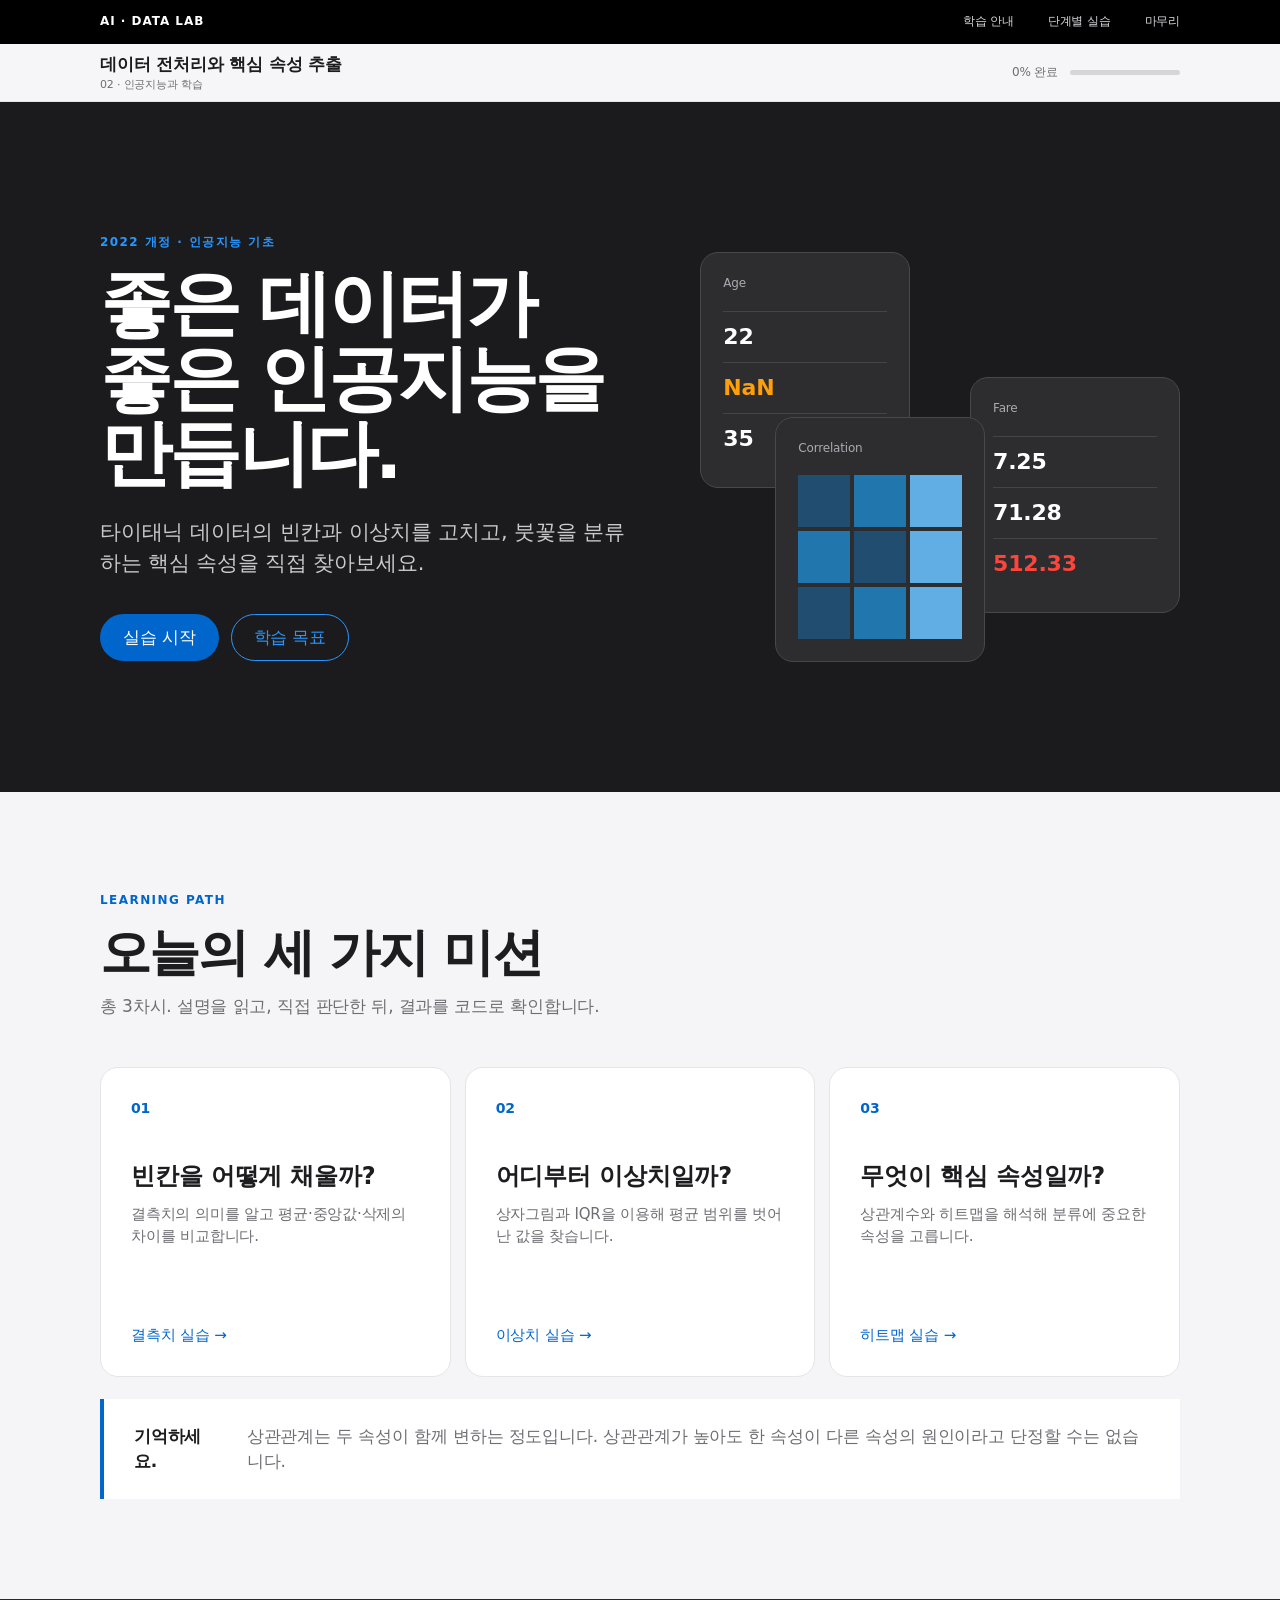
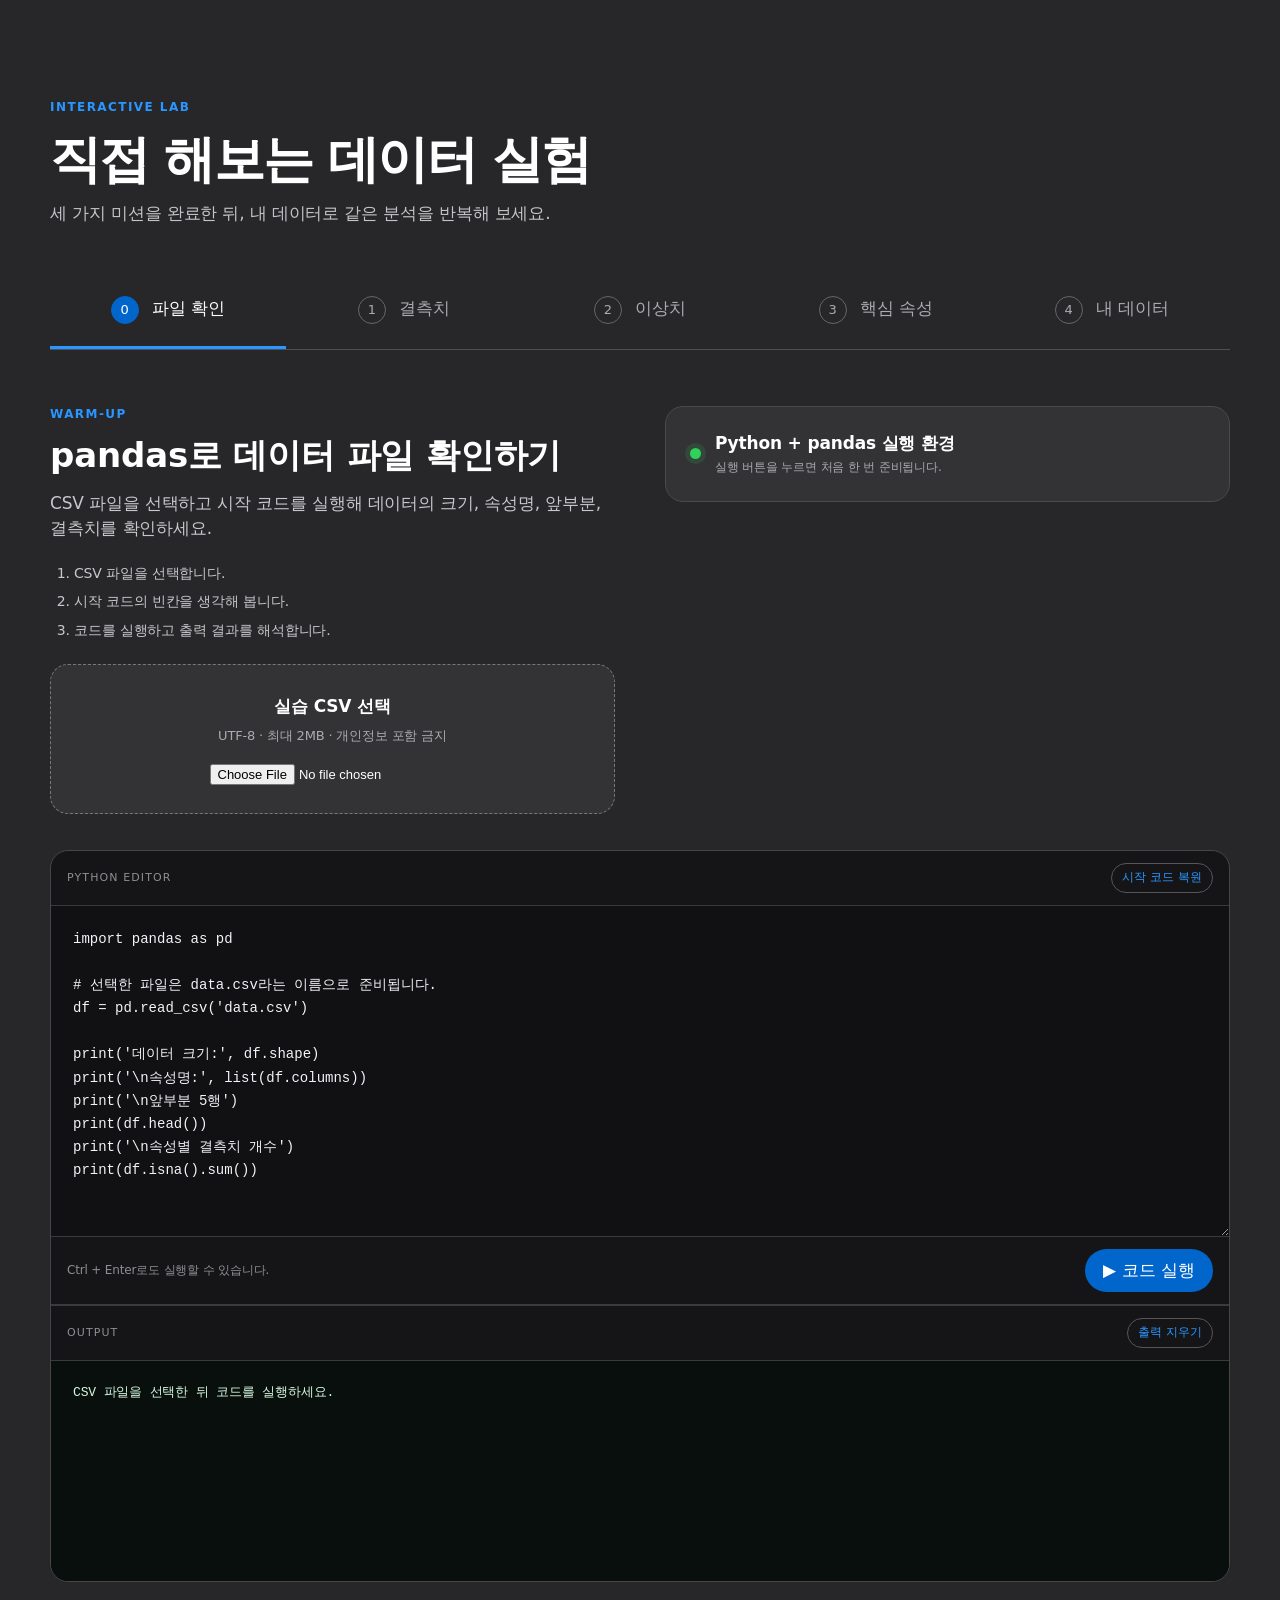
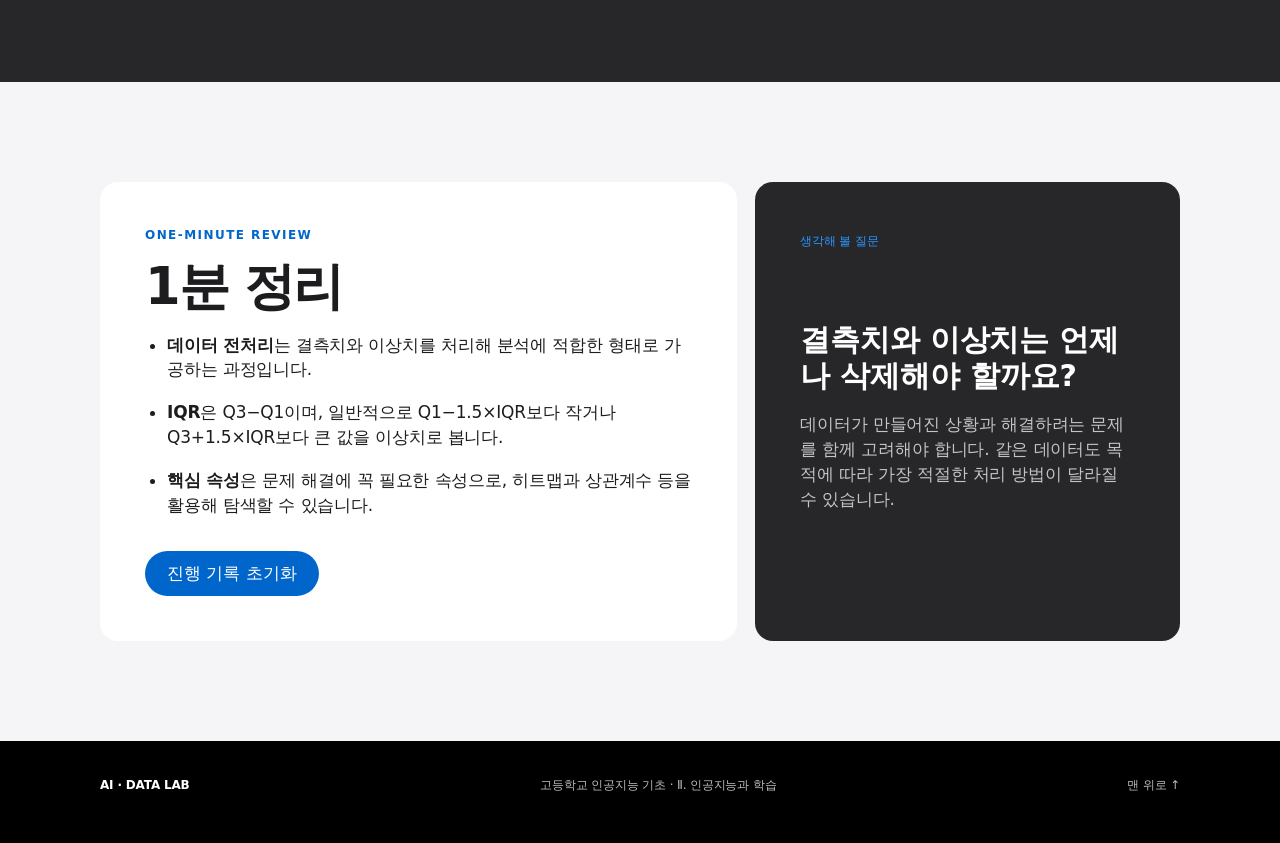
==== commit a48cae82: "pandas 코드 실행 실습 추가" ====
--- a/index.html
+++ b/index.html
@@ -9,7 +9,7 @@
     <link rel="stylesheet" href="styles.css" />
     <link rel="stylesheet" href="upload.css" />
     <script src="app.js" defer></script>
-    <script src="upload.js" defer></script>
+    <script src="python-lab.js" defer></script>
   </head>
   <body>
     <a class="skip-link" href="#lesson">실습으로 바로가기</a>
@@ -52,13 +52,38 @@
       <section class="lab-section" id="lesson">
         <div class="section-title inverse"><p class="eyebrow">INTERACTIVE LAB</p><h2>직접 해보는 데이터 실험</h2><p>세 가지 미션을 완료한 뒤, 내 데이터로 같은 분석을 반복해 보세요.</p></div>
         <div class="tabs" role="tablist" aria-label="실습 선택">
-          <button role="tab" aria-selected="true" aria-controls="panel-missing" id="tab-missing" data-tab="missing"><i>1</i> 결측치</button>
+          <button role="tab" aria-selected="true" aria-controls="panel-prepare" id="tab-prepare" data-tab="prepare"><i>0</i> 파일 확인</button>
+          <button role="tab" aria-selected="false" aria-controls="panel-missing" id="tab-missing" data-tab="missing"><i>1</i> 결측치</button>
           <button role="tab" aria-selected="false" aria-controls="panel-outlier" id="tab-outlier" data-tab="outlier"><i>2</i> 이상치</button>
           <button role="tab" aria-selected="false" aria-controls="panel-feature" id="tab-feature" data-tab="feature"><i>3</i> 핵심 속성</button>
           <button role="tab" aria-selected="false" aria-controls="panel-upload" id="tab-upload" data-tab="upload"><i>4</i> 내 데이터</button>
         </div>
 
-        <div class="lab-panel active" id="panel-missing" role="tabpanel" aria-labelledby="tab-missing">
+        <div class="lab-panel python-panel active" id="panel-prepare" role="tabpanel" aria-labelledby="tab-prepare">
+          <div class="lab-copy"><p class="step-label">WARM-UP</p><h3>pandas로 데이터 파일 확인하기</h3><p>CSV 파일을 선택하고 시작 코드를 실행해 데이터의 크기, 속성명, 앞부분, 결측치를 확인하세요.</p>
+            <ol class="code-steps"><li>CSV 파일을 선택합니다.</li><li>시작 코드의 빈칸을 생각해 봅니다.</li><li>코드를 실행하고 출력 결과를 해석합니다.</li></ol>
+            <label class="upload-box" for="prepareCsv"><strong>실습 CSV 선택</strong><span>UTF-8 · 최대 2MB · 개인정보 포함 금지</span><input id="prepareCsv" type="file" accept=".csv,text/csv" /></label>
+          </div>
+          <div class="runtime-card"><span class="runtime-dot"></span><div><b>Python + pandas 실행 환경</b><small class="runtime-status">실행 버튼을 누르면 처음 한 번 준비됩니다.</small></div></div>
+          <div class="python-workspace">
+            <div class="editor-head"><span>PYTHON EDITOR</span><button class="reset-code" data-editor="prepareCode">시작 코드 복원</button></div>
+            <textarea id="prepareCode" class="python-editor" spellcheck="false" aria-label="데이터 확인 파이썬 코드">import pandas as pd
+
+# 선택한 파일은 data.csv라는 이름으로 준비됩니다.
+df = pd.read_csv('data.csv')
+
+print('데이터 크기:', df.shape)
+print('\n속성명:', list(df.columns))
+print('\n앞부분 5행')
+print(df.head())
+print('\n속성별 결측치 개수')
+print(df.isna().sum())</textarea>
+            <div class="run-row"><span>Ctrl + Enter로도 실행할 수 있습니다.</span><button class="run-python" data-runner="prepare">▶ 코드 실행</button></div>
+            <div class="output-head"><span>OUTPUT</span><button class="clear-output" data-output="prepareOutput">출력 지우기</button></div><pre class="python-output" id="prepareOutput" tabindex="0">CSV 파일을 선택한 뒤 코드를 실행하세요.</pre>
+          </div>
+        </div>
+
+        <div class="lab-panel" id="panel-missing" role="tabpanel" aria-labelledby="tab-missing" hidden>
           <div class="lab-copy"><p class="step-label">MISSION 01</p><h3>타이태닉 승객의 나이 결측치 처리하기</h3><p>나이 데이터에 값 하나가 빠져 있습니다. 각 방법을 적용했을 때 데이터가 어떻게 달라지는지 비교해 보세요.</p>
             <div class="choice-group" aria-label="결측치 처리 방법">
               <button class="choice active" data-fill="mean"><b>평균값</b><span>전체의 평균으로 대체</span></button>
@@ -111,25 +136,29 @@
           <button class="complete-button" data-complete="feature" disabled>먼저 정답을 확인하세요</button>
         </div>
 
-        <div class="lab-panel upload-panel" id="panel-upload" role="tabpanel" aria-labelledby="tab-upload" hidden>
-          <div class="lab-copy"><p class="step-label">MY DATA LAB</p><h3>내 CSV 데이터 분석하기</h3><p>CSV 파일을 선택하면 서버 전송 없이 이 브라우저에서만 분석합니다. 첫 행에는 속성명이 있어야 합니다.</p>
-            <label class="upload-box" for="csvFile"><strong>CSV 파일 선택</strong><span>UTF-8 · 최대 2MB · 개인정보 포함 금지</span><input id="csvFile" type="file" accept=".csv,text/csv" /></label><p class="privacy-note">파일 내용은 저장되거나 외부로 전송되지 않습니다.</p>
+        <div class="lab-panel python-panel" id="panel-upload" role="tabpanel" aria-labelledby="tab-upload" hidden>
+          <div class="lab-copy"><p class="step-label">MY DATA · PYTHON LAB</p><h3>코드로 내 데이터 분석하기</h3><p>버튼이 계산해 주는 대신 pandas 코드를 직접 작성하고 실행합니다. 앞에서 배운 결측치, 이상치, 핵심 속성 분석을 적용해 보세요.</p>
+            <label class="upload-box" for="myDataCsv"><strong>내 CSV 선택</strong><span>UTF-8 · 최대 2MB · 개인정보 포함 금지</span><input id="myDataCsv" type="file" accept=".csv,text/csv" /></label><p class="privacy-note">코드와 파일은 이 브라우저에서만 실행되며 서버로 전송되지 않습니다.</p>
           </div>
-          <div class="lab-visual upload-overview" id="uploadWelcome"><b>분석할 파일을 기다리고 있어요.</b><p>파일을 선택하면 행·열 개수와 앞부분 10행이 표시됩니다.</p></div>
-          <div class="upload-workspace" id="uploadWorkspace" hidden>
-            <div class="file-summary" id="fileSummary"></div>
-            <div class="preview-card"><div class="table-title"><span id="uploadedFileName">data.csv</span><small>앞부분 최대 10행</small></div><div class="table-scroll"><table><thead id="uploadTableHead"></thead><tbody id="uploadTableBody"></tbody></table></div></div>
-            <div class="analysis-controls">
-              <label>분석할 숫자 속성<select id="columnSelect"></select></label>
-              <label>결측치 처리<select id="missingStrategy"><option value="none">처리하지 않음</option><option value="mean">평균값으로 대체</option><option value="median">중앙값으로 대체</option><option value="drop">결측 행 삭제</option></select></label>
-              <button class="check-button" id="analyzeFile">선택한 속성 분석</button>
-            </div>
-            <div class="analysis-results" id="analysisResults" aria-live="polite"></div>
-            <div class="correlation-controls"><div><span class="step-label">BONUS</span><h4>두 숫자 속성의 상관관계</h4></div><label>첫 번째 속성<select id="correlationX"></select></label><label>두 번째 속성<select id="correlationY"></select></label><button class="check-button" id="analyzeCorrelation">상관계수 확인</button></div>
-            <div class="correlation-result" id="correlationResult" aria-live="polite"></div>
-            <div class="download-row"><p>선택한 결측치 처리 방법이 적용된 데이터를 CSV로 받을 수 있습니다.</p><button class="button primary" id="downloadCsv">처리된 CSV 내려받기</button></div>
+          <aside class="challenge-card"><span>도전 과제</span><ol><li>데이터의 결측치 개수를 확인하세요.</li><li>숫자 속성 하나의 이상치를 IQR로 찾으세요.</li><li>숫자 속성의 상관계수 표를 출력하세요.</li></ol></aside>
+          <div class="python-workspace">
+            <div class="editor-head"><span>PYTHON EDITOR</span><button class="reset-code" data-editor="myDataCode">도움 코드 복원</button></div>
+            <textarea id="myDataCode" class="python-editor tall" spellcheck="false" aria-label="내 데이터 분석 파이썬 코드">import pandas as pd
+
+df = pd.read_csv('data.csv')
+print(df.head())
+
+# 1. 아래에 결측치 개수를 확인하는 코드를 작성하세요.
+
+
+# 2. 숫자 속성의 요약 통계를 확인하세요.
+
+
+# 3. 숫자 속성 사이의 상관계수를 확인하세요.
+</textarea>
+            <div class="run-row"><span>여러 번 수정하고 실행해도 원본 파일은 변하지 않습니다.</span><button class="run-python" data-runner="myData">▶ 코드 실행</button></div>
+            <div class="output-head"><span>OUTPUT</span><button class="clear-output" data-output="myDataOutput">출력 지우기</button></div><pre class="python-output tall" id="myDataOutput" tabindex="0">CSV 파일을 선택하고 분석 코드를 작성해 보세요.</pre>
           </div>
-          <p class="feedback upload-feedback" id="uploadFeedback" aria-live="polite"></p>
         </div>
       </section>
 
--- a/upload.css
+++ b/upload.css
@@ -1,7 +1,11 @@
-.tabs{grid-template-columns:repeat(4,1fr)}
+.tabs{grid-template-columns:repeat(5,1fr)}
 .upload-box{min-height:150px;margin-top:24px;padding:26px;display:flex;align-items:center;justify-content:center;flex-direction:column;gap:7px;color:#fff;background:#333336;border:1px dashed #77777c;border-radius:18px;text-align:center}
 .upload-box:hover,.upload-box:focus-within{border-color:var(--blue-dark);background:#38383b}.upload-box span,.privacy-note{color:#aaaab0;font-size:13px}.upload-box input{max-width:100%;margin-top:12px;font-size:13px}.privacy-note{margin-top:12px}.upload-overview{min-height:260px;padding:50px;display:flex;align-items:center;justify-content:center;flex-direction:column;text-align:center}.upload-overview b{font-size:22px}.upload-overview p{max-width:390px;margin:10px 0 0;color:var(--muted)}
 .upload-workspace{grid-column:1/-1;display:grid;gap:18px}.upload-workspace[hidden]{display:none}.file-summary,.analysis-results{display:grid;grid-template-columns:repeat(4,1fr);gap:10px}.summary-item{padding:20px;color:var(--ink);background:#fff;border-radius:11px}.summary-item span,.stat-card span{display:block;color:var(--muted);font-size:12px}.summary-item b,.stat-card b{display:block;margin-top:8px;font-size:23px}.preview-card{overflow:hidden;color:var(--ink);background:#fff;border-radius:18px}.table-scroll{max-height:390px;overflow:auto}.table-scroll table{min-width:650px}.missing-value{color:#b54708;font-style:normal;font-weight:600}
 .analysis-controls,.correlation-controls{padding:22px;display:grid;grid-template-columns:1fr 1fr auto;align-items:end;gap:14px;background:#333336;border-radius:11px}.analysis-controls label,.correlation-controls label{color:#c7c7cc;font-size:13px}.analysis-controls select,.correlation-controls select{width:100%;height:44px;margin-top:7px;padding:0 12px;color:#fff;background:#222225;border:1px solid #5a5a5e;border-radius:8px}.analysis-controls .check-button,.correlation-controls .check-button{margin:0}.stat-card{padding:20px;color:#fff;background:#333336;border:1px solid #4a4a4e;border-radius:11px}.correlation-controls{grid-template-columns:1.2fr 1fr 1fr auto}.correlation-controls h4{margin:4px 0 0;font-size:18px}.correlation-result{min-height:88px;padding:22px;background:#1d1d1f;border-radius:11px}.correlation-meter{height:10px;margin:15px 0 7px;overflow:hidden;background:#414145;border-radius:999px}.correlation-meter i{height:100%;display:block;background:var(--blue-dark);border-radius:999px}.download-row{padding:20px 0;display:flex;align-items:center;justify-content:space-between;gap:20px;border-top:1px solid #4a4a4e}.download-row p{margin:0;color:#aaaab0;font-size:13px}.upload-feedback{grid-column:1/-1;margin:0}.upload-feedback:empty{display:none}
 @media(max-width:850px){.upload-panel .lab-visual{order:initial}.file-summary,.analysis-results{grid-template-columns:repeat(2,1fr)}.analysis-controls,.correlation-controls{grid-template-columns:1fr 1fr}.analysis-controls button,.correlation-controls button{grid-column:1/-1}.download-row{align-items:flex-start;flex-direction:column}}
 @media(max-width:560px){.tabs button{padding-left:3px;padding-right:3px;font-size:12px}.file-summary,.analysis-results,.analysis-controls,.correlation-controls{grid-template-columns:1fr}}
+
+.python-panel{align-items:start}.code-steps{margin:22px 0;padding-left:24px;color:#c7c7cc;font-size:14px}.code-steps li{margin:8px 0}.runtime-card,.challenge-card{padding:24px;color:#fff;background:#333336;border:1px solid #4a4a4e;border-radius:18px}.runtime-card{display:flex;align-items:center;gap:14px}.runtime-card b,.runtime-card small{display:block}.runtime-card small{margin-top:3px;color:#aaaab0;font-size:12px}.runtime-dot{width:11px;height:11px;background:#30d158;border-radius:50%;box-shadow:0 0 0 5px rgba(48,209,88,.12)}.challenge-card>span{color:var(--blue-dark);font-size:12px;font-weight:600;letter-spacing:.08em}.challenge-card ol{margin:18px 0 0;padding-left:22px;color:#d2d2d7;font-size:14px}.challenge-card li{margin:10px 0}.python-workspace{grid-column:1/-1;overflow:hidden;background:#151517;border:1px solid #46464a;border-radius:18px}.editor-head,.output-head,.run-row{padding:12px 16px;display:flex;align-items:center;justify-content:space-between;border-bottom:1px solid #3a3a3d}.editor-head span,.output-head span{color:#8e8e93;font-size:11px;letter-spacing:.1em}.reset-code,.clear-output{padding:5px 10px;color:var(--blue-dark);background:transparent;border:1px solid #55555a;border-radius:999px;font-size:12px}.python-editor{width:100%;min-height:330px;padding:22px;display:block;resize:vertical;color:#f2f2f7;background:#111113;border:0;outline:0;font:14px/1.65 Consolas,"SFMono-Regular",monospace;tab-size:4}.python-editor.tall{min-height:410px}.python-editor:focus{box-shadow:inset 0 0 0 2px var(--blue-dark)}.run-row{border-top:1px solid #3a3a3d}.run-row span{color:#8e8e93;font-size:12px}.run-python{min-height:42px;padding:9px 18px;color:#fff;background:var(--blue);border:0;border-radius:999px}.run-python[disabled]{color:#aaaab0;background:#3a3a3c;cursor:wait}.output-head{border-top:1px solid #3a3a3d}.python-output{min-height:220px;max-height:440px;margin:0;padding:22px;overflow:auto;white-space:pre-wrap;color:#d7f9e3;background:#090f0c;font:13px/1.6 Consolas,"SFMono-Regular",monospace}.python-output.tall{min-height:300px}.python-output.error{color:#ff9f97}.python-output.running{color:#ffd60a}.python-output:focus{outline:2px solid var(--blue-dark);outline-offset:-2px}
+@media(max-width:850px){.python-panel .runtime-card,.python-panel .challenge-card{order:initial}.python-workspace{grid-column:1}.tabs{overflow-x:auto;grid-template-columns:repeat(5,minmax(110px,1fr))}}
+@media(max-width:560px){.run-row{align-items:flex-start;flex-direction:column;gap:12px}.run-python{width:100%}.python-editor{min-height:380px;padding:16px;font-size:12px}.python-output{padding:16px;font-size:12px}}
